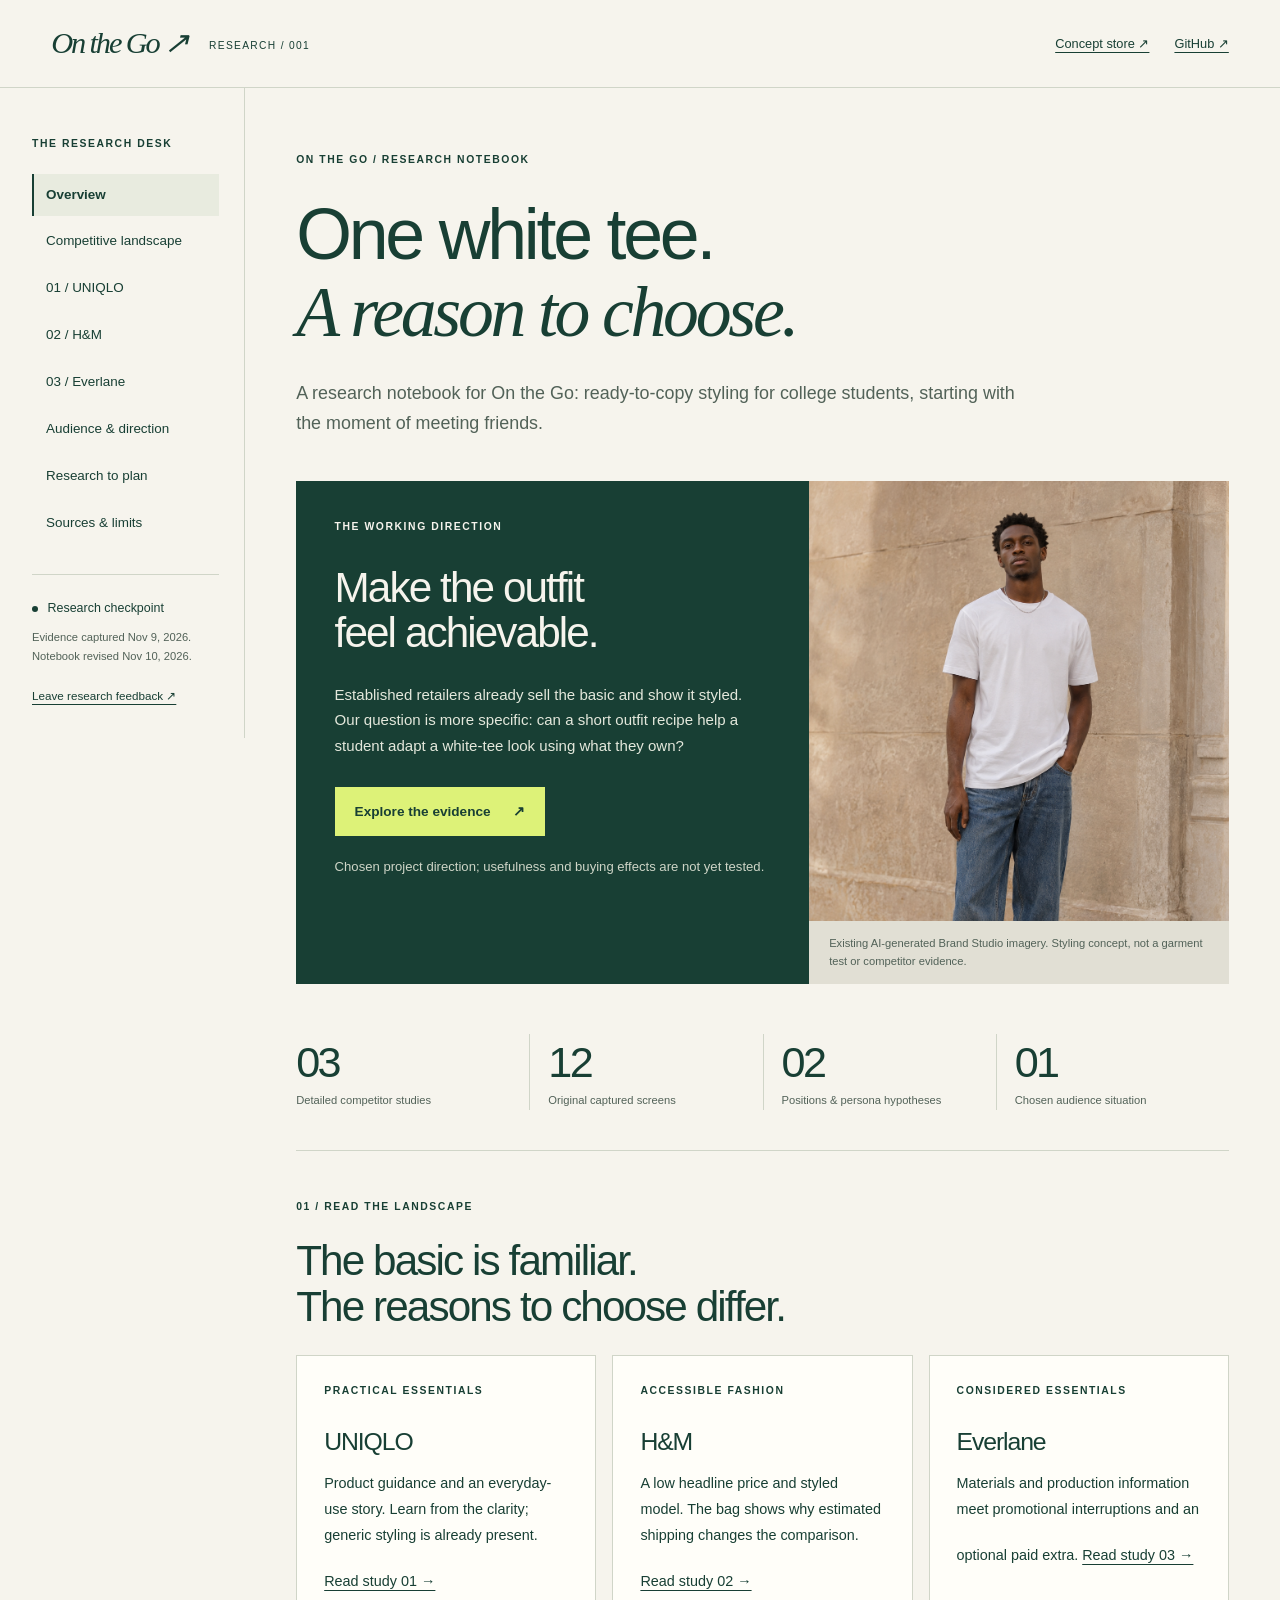
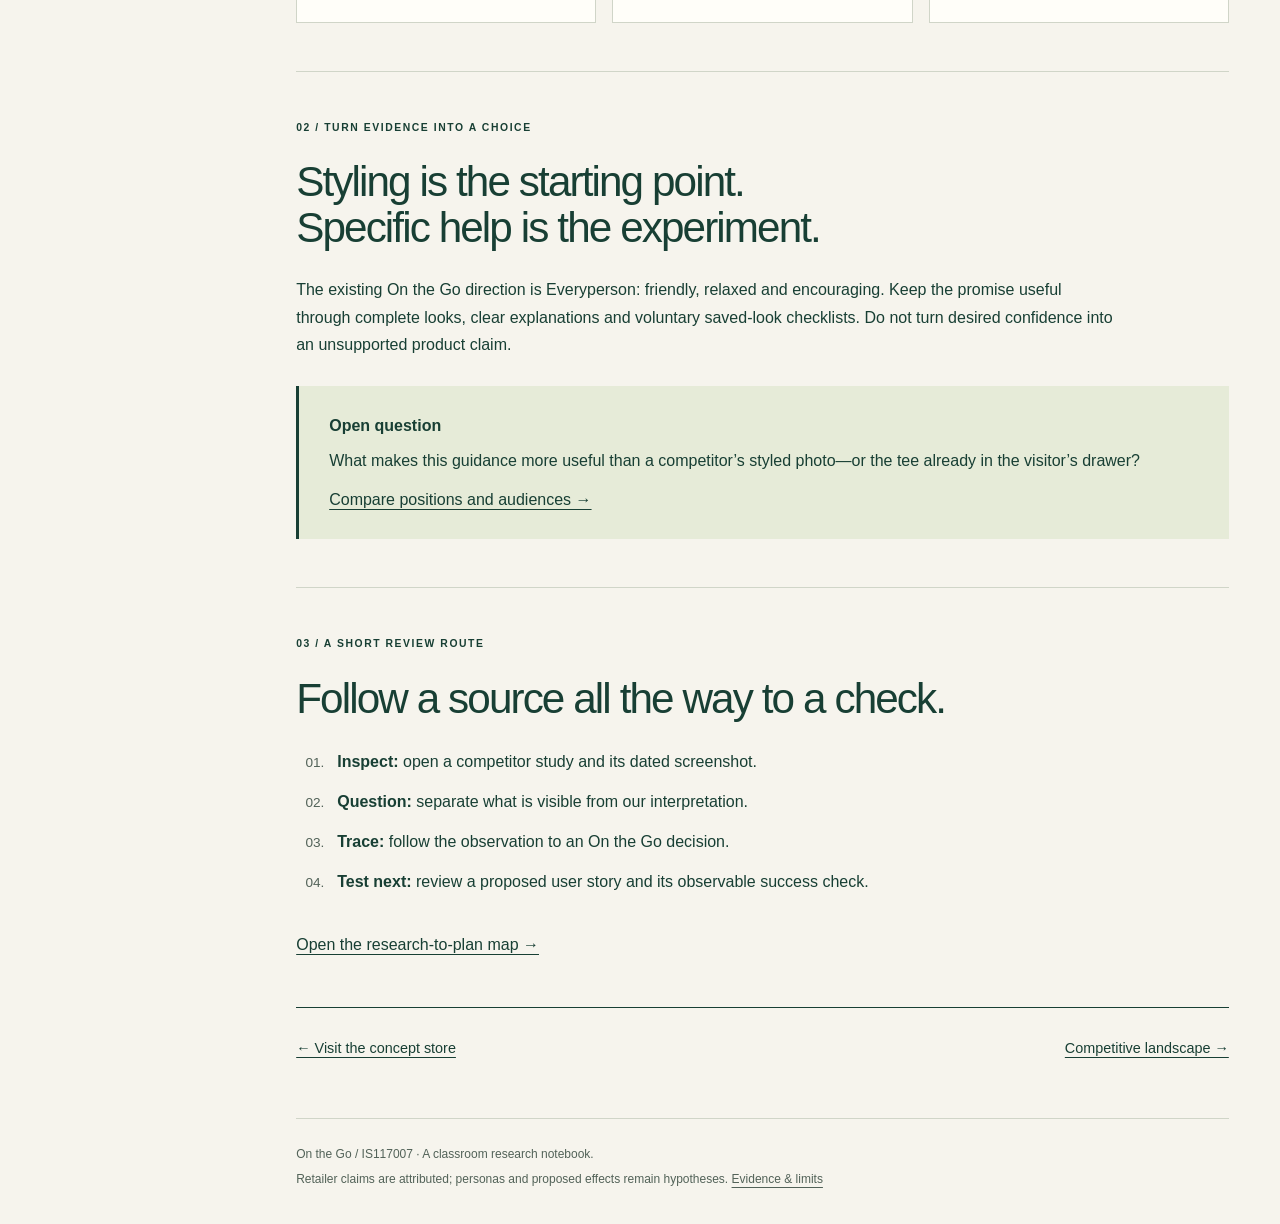
==== public/research/index.html @ c67bd5ba "Replace PDF research with browsable On the Go notebook" ====
<!doctype html>
<html lang="en">
  <head>
    <meta charset="utf-8" />
    <meta name="viewport" content="width=device-width, initial-scale=1" />
    <meta
      name="description"
      content="A research notebook for On the Go: ready-to-copy styling for college students, starting with the moment of meeting friends."
    />
    <title>Overview | On the Go Research</title>
    <link rel="icon" href="data:," />
    <link rel="stylesheet" href="research.css" />
  </head>
  <body>
    <a class="skip" href="#main">Skip to research</a>
    <header class="topbar">
      <a class="wordmark" href="index.html"
        >On the Go <span aria-hidden="true">↗</span
        ><span class="notebook">RESEARCH / 001</span></a
      >
      <nav aria-label="Project links">
        <a href="../index.html">Concept store ↗</a
        ><a href="https://github.com/Starlynn73/IS117007">GitHub ↗</a>
      </nav>
    </header>
    <div class="layout">
      <aside class="sidebar">
        <p class="eyebrow">THE RESEARCH DESK</p>
        <nav aria-label="Research notebook">
          <a href="index.html" aria-current="page">Overview</a
          ><a href="landscape.html">Competitive landscape</a
          ><a href="uniqlo.html">01 / UNIQLO</a
          ><a href="hm.html">02 / H&amp;M</a
          ><a href="everlane.html">03 / Everlane</a
          ><a href="direction.html">Audience &amp; direction</a
          ><a href="next-steps.html">Research to plan</a
          ><a href="sources.html">Sources &amp; limits</a>
        </nav>
        <div class="side-note">
          <span class="status-dot" aria-hidden="true"></span> Research
          checkpoint<br /><span
            >Evidence captured Nov 9, 2026.<br />Notebook revised Nov 10,
            2026.</span
          >
        </div>
        <a
          class="feedback-link"
          href="https://github.com/Starlynn73/IS117007/issues/3"
          >Leave research feedback ↗</a
        >
      </aside>
      <main id="main">
        <div class="page-heading">
          <p class="eyebrow">ON THE GO / RESEARCH NOTEBOOK</p>
          <h1>One white tee.<br /><em>A reason to choose.</em></h1>
          <p class="dek">
            A research notebook for On the Go: ready-to-copy styling for college
            students, starting with the moment of meeting friends.
          </p>
        </div>
        <div class="hero-study">
          <div>
            <p class="eyebrow">THE WORKING DIRECTION</p>
            <h2>Make the outfit<br />feel achievable.</h2>
            <p>
              Established retailers already sell the basic and show it styled.
              Our question is more specific: can a short outfit recipe help a
              student adapt a white-tee look using what they own?
            </p>
            <a class="button" href="landscape.html"
              >Explore the evidence <span aria-hidden="true">↗</span></a
            >
            <p class="fine">
              Chosen project direction; usefulness and buying effects are not
              yet tested.
            </p>
          </div>
          <figure>
            <img
              src="../assets/on-the-go-streetwear-v2.png"
              alt="On the Go concept: a Black man wearing a white tee, relaxed jeans and sneakers"
              width="1024"
              height="1536"
            />
            <figcaption>
              Existing AI-generated Brand Studio imagery. Styling concept, not a
              garment test or competitor evidence.
            </figcaption>
          </figure>
        </div>
        <section class="metrics" aria-label="Research scope">
          <div><strong>03</strong><span>Detailed competitor studies</span></div>
          <div><strong>12</strong><span>Original captured screens</span></div>
          <div>
            <strong>02</strong><span>Positions &amp; persona hypotheses</span>
          </div>
          <div><strong>01</strong><span>Chosen audience situation</span></div>
        </section>
        <section class="section">
          <p class="eyebrow">01 / READ THE LANDSCAPE</p>
          <h2>The basic is familiar.<br />The reasons to choose differ.</h2>
          <div class="cards">
            <article class="card">
              <p class="eyebrow">PRACTICAL ESSENTIALS</p>
              <h3>UNIQLO</h3>
              <p>
                Product guidance and an everyday-use story. Learn from the
                clarity; generic styling is already present.
                <a href="uniqlo.html">Read study 01 →</a>
              </p>
            </article>
            <article class="card">
              <p class="eyebrow">ACCESSIBLE FASHION</p>
              <h3>H&amp;M</h3>
              <p>
                A low headline price and styled model. The bag shows why
                estimated shipping changes the comparison.
                <a href="hm.html">Read study 02 →</a>
              </p>
            </article>
            <article class="card">
              <p class="eyebrow">CONSIDERED ESSENTIALS</p>
              <h3>Everlane</h3>
              <p>
                Materials and production information meet promotional
                interruptions and an optional paid extra.
                <a href="everlane.html">Read study 03 →</a>
              </p>
            </article>
          </div>
        </section>
        <section class="section">
          <p class="eyebrow">02 / TURN EVIDENCE INTO A CHOICE</p>
          <h2>
            Styling is the starting point.<br />Specific help is the experiment.
          </h2>
          <p>
            The existing On the Go direction is Everyperson: friendly, relaxed
            and encouraging. Keep the promise useful through complete looks,
            clear explanations and voluntary saved-look checklists. Do not turn
            desired confidence into an unsupported product claim.
          </p>
          <div class="callout">
            <strong>Open question</strong>
            <p>
              What makes this guidance more useful than a competitor’s styled
              photo—or the tee already in the visitor’s drawer?
            </p>
            <a href="direction.html">Compare positions and audiences →</a>
          </div>
        </section>
        <section class="section">
          <p class="eyebrow">03 / A SHORT REVIEW ROUTE</p>
          <h2>Follow a source all the way to a check.</h2>
          <ol class="steps">
            <li>
              <strong>Inspect:</strong> open a competitor study and its dated
              screenshot.
            </li>
            <li>
              <strong>Question:</strong> separate what is visible from our
              interpretation.
            </li>
            <li>
              <strong>Trace:</strong> follow the observation to an On the Go
              decision.
            </li>
            <li>
              <strong>Test next:</strong> review a proposed user story and its
              observable success check.
            </li>
          </ol>
          <a class="text-link" href="next-steps.html"
            >Open the research-to-plan map →</a
          >
        </section>
        <nav class="pager" aria-label="Continue reading">
          <a href="../index.html">← Visit the concept store</a
          ><a href="landscape.html">Competitive landscape →</a>
        </nav>
        <footer>
          <p>On the Go / IS117007 · A classroom research notebook.</p>
          <p>
            Retailer claims are attributed; personas and proposed effects remain
            hypotheses. <a href="sources.html">Evidence &amp; limits</a>
          </p>
        </footer>
      </main>
    </div>
  </body>
</html>
---- public/research/research.css ----
@layer base, layout, components, responsive;

@layer base {
  :root {
    color-scheme: light;

    --paper: #f6f4ed;
    --ink: #183f34;
    --muted: #526258;
    --line: #d0d5c8;
    --lime: #ddf278;
    --white: #fffef9;
  }

  * {
    box-sizing: border-box;
  }

  html {
    scroll-behavior: smooth;
    scroll-padding-top: 100px;
  }

  body {
    margin: 0;
    color: var(--ink);
    background: var(--paper);
    font-family: Arial, Helvetica, sans-serif;
    font-size: 16px;
    line-height: 1.7;
  }

  a {
    color: inherit;
    text-underline-offset: 4px;
  }

  a:hover {
    text-decoration-thickness: 2px;
  }

  a:focus-visible,
  [tabindex]:focus-visible {
    outline: 3px solid #a43c21;
    outline-offset: 5px;
  }

  h1,
  h2,
  h3,
  p,
  figure {
    margin: 0;
  }

  h1,
  h2,
  h3 {
    line-height: 1.08;
    font-weight: 500;
    letter-spacing: -0.045em;
  }

  h1 {
    font-size: clamp(3rem, 5.6vw, 5.8rem);
    max-width: 1000px;
  }

  h2 {
    font-size: clamp(2rem, 3.3vw, 3.4rem);
    margin-bottom: 26px;
  }

  h3 {
    font-size: 1.55rem;
    margin-bottom: 15px;
  }

  em {
    font-family: Georgia, "Times New Roman", serif;
    font-weight: 400;
  }

  p + p {
    margin-top: 18px;
  }

  p + h3 {
    margin-top: 30px;
  }

  ul,
  ol {
    padding-left: 1.3em;
  }

  li + li {
    margin-top: 13px;
  }

  img {
    max-width: 100%;
    height: auto;
    display: block;
  }

  figcaption,
  .fine {
    font-size: 0.82rem;
    color: var(--muted);
    line-height: 1.6;
  }

  strong {
    font-weight: 700;
  }
}

@layer layout {
  .topbar {
    min-height: 88px;
    padding: 22px 4vw;
    border-bottom: 1px solid var(--line);
    display: flex;
    align-items: center;
    justify-content: space-between;
    gap: 22px;
  }

  .topbar nav {
    display: flex;
    gap: 25px;
    font-size: 0.8rem;
  }

  .layout {
    max-width: 1700px;
    margin: auto;
    display: grid;
    grid-template-columns: 245px minmax(0, 1fr);
  }

  .sidebar {
    padding: 48px 25px 30px 32px;
    border-right: 1px solid var(--line);
    align-self: start;
    position: sticky;
    top: 0;
  }

  .sidebar nav {
    margin-top: 22px;
    display: grid;
    gap: 4px;
  }

  .sidebar nav a {
    padding: 10px 12px;
    font-size: 0.84rem;
    text-decoration: none;
    border-left: 2px solid transparent;
  }

  .sidebar nav a[aria-current="page"] {
    background: #e8ebdf;
    border-color: var(--ink);
    font-weight: 700;
  }

  main {
    min-width: 0;
    padding: 64px clamp(25px, 4vw, 80px) 24px;
  }

  .page-heading {
    padding-bottom: 42px;
  }

  .page-heading .eyebrow {
    margin-bottom: 28px;
  }

  .dek {
    margin-top: 28px;
    max-width: 720px;
    font-size: 1.12rem;
    line-height: 1.65;
    color: var(--muted);
  }

  .section {
    padding: 48px 0;
    border-top: 1px solid var(--line);
  }

  .section > .eyebrow {
    margin-bottom: 24px;
  }

  :where(.section) > p {
    max-width: 820px;
  }

  .pager {
    display: flex;
    gap: 30px;
    justify-content: space-between;
    padding: 28px 0;
    border-top: 1px solid var(--ink);
    font-size: 0.9rem;
  }

  footer {
    border-top: 1px solid var(--line);
    margin-top: 30px;
    padding: 25px 0 10px;
    font-size: 0.75rem;
    color: var(--muted);
  }

  footer p + p {
    margin-top: 5px;
  }
}

@layer components {
  .skip {
    position: fixed;
    top: -100px;
    left: 20px;
    z-index: 10;
    padding: 10px 20px;
    background: var(--lime);
  }

  .skip:focus {
    top: 12px;
  }

  .wordmark {
    font-family: Georgia, "Times New Roman", serif;
    font-style: italic;
    font-size: 1.9rem;
    letter-spacing: -0.07em;
    line-height: 1;
    text-decoration: none;
  }

  .notebook {
    display: inline-block;
    margin-left: 22px;
    font-family: Arial, Helvetica, sans-serif;
    font-size: 0.64rem;
    letter-spacing: 0.13em;
    font-style: normal;
    vertical-align: middle;
  }

  .eyebrow {
    font-family: Arial, Helvetica, sans-serif;
    font-size: 0.65rem;
    font-weight: 700;
    letter-spacing: 0.15em;
    line-height: 1.5;
    text-transform: uppercase;
  }

  .side-note {
    border-top: 1px solid var(--line);
    margin-top: 30px;
    padding-top: 23px;
    font-size: 0.78rem;
  }

  .side-note :where(span:last-child) {
    display: block;
    margin-top: 8px;
    color: var(--muted);
    font-size: 0.7rem;
  }

  .status-dot {
    display: inline-block;
    background: var(--ink);
    border-radius: 50%;
    width: 6px;
    height: 6px;
    margin-right: 6px;
  }

  .feedback-link {
    display: inline-block;
    font-size: 0.73rem;
    margin-top: 20px;
  }

  .hero-study {
    display: grid;
    grid-template-columns: 1.1fr 0.9fr;
    background: var(--ink);
    color: var(--paper);
    margin-bottom: 36px;
  }

  .hero-study > div {
    padding: clamp(25px, 3vw, 48px);
  }

  .hero-study h2 {
    margin-top: 30px;
  }

  .hero-study :where(p:not(.eyebrow, .fine)) {
    font-size: 0.94rem;
    color: #e4e8dc;
  }

  .hero-study figure {
    background: #e1dfd4;
    color: var(--ink);
    min-width: 0;
  }

  .hero-study :where(figure) img {
    width: 100%;
    height: 440px;
    object-fit: cover;
    object-position: center top;
  }

  .hero-study figcaption {
    padding: 14px 20px;
    font-size: 0.7rem;
  }

  .hero-study .fine {
    color: #ced5c7;
    margin-top: 20px;
  }

  .button {
    display: inline-flex;
    justify-content: space-between;
    gap: 22px;
    background: var(--lime);
    padding: 13px 20px;
    color: var(--ink);
    text-decoration: none;
    margin-top: 28px;
    font-size: 0.85rem;
    font-weight: 700;
  }

  .metrics {
    display: grid;
    grid-template-columns: repeat(4, 1fr);
    padding: 14px 0 40px;
  }

  .metrics > div {
    border-left: 1px solid var(--line);
    padding: 0 18px;
  }

  .metrics > div:first-child {
    border-left: 0;
    padding-left: 0;
  }

  .metrics strong {
    display: block;
    font-size: 2.7rem;
    font-weight: 400;
    letter-spacing: -0.06em;
    line-height: 1.3;
  }

  .metrics span {
    display: block;
    font-size: 0.7rem;
    color: var(--muted);
  }

  .cards {
    display: grid;
    grid-template-columns: repeat(auto-fit, minmax(min(100%, 240px), 1fr));
    gap: 16px;
  }

  .card {
    padding: 27px;
    border: 1px solid var(--line);
    background: var(--white);
  }

  .card .eyebrow {
    margin-bottom: 25px;
  }

  .card :where(p:not(.eyebrow)) {
    font-size: 0.9rem;
    line-height: 1.8;
  }

  .card a {
    display: inline-block;
    margin-top: 20px;
  }

  .callout {
    background: #e6ebd8;
    padding: 26px 30px;
    margin-top: 28px;
    border-left: 3px solid var(--ink);
  }

  .callout p {
    margin: 8px 0 12px;
  }

  .table-scroll {
    max-width: 100%;
    overflow-x: auto;
    margin: 22px 0;
  }

  table {
    width: 100%;
    border-collapse: collapse;
    font-size: 0.84rem;
    line-height: 1.65;
    min-width: 590px;
  }

  th {
    background: var(--ink);
    color: var(--paper);
    text-align: left;
    font-weight: 500;
  }

  th,
  td {
    padding: 18px;
    vertical-align: top;
    border-bottom: 1px solid var(--line);
  }

  td:first-child {
    font-weight: 700;
  }

  tr:nth-child(even) td {
    background: #efefe5;
  }

  .text-link {
    display: inline-block;
    margin-top: 20px;
  }

  .steps {
    list-style: decimal-leading-zero;
    padding-left: 2em;
  }

  .steps li {
    padding-left: 9px;
  }

  .steps li::marker {
    font-size: 0.85rem;
    color: var(--muted);
  }

  .study-meta {
    border-top: 1px solid var(--line);
    border-bottom: 1px solid var(--line);
    padding: 24px 0;
    display: grid;
    grid-template-columns: repeat(3, 1fr);
    gap: 25px;
    font-size: 0.85rem;
  }

  .study-meta strong {
    display: block;
    font-size: 0.64rem;
    text-transform: uppercase;
    letter-spacing: 0.1em;
    margin-bottom: 10px;
  }

  .source-line {
    padding: 22px 0;
    font-size: 0.8rem;
    color: var(--muted);
  }

  .gallery {
    display: grid;
    grid-template-columns: repeat(2, minmax(0, 1fr));
    gap: 28px 20px;
  }

  .gallery img {
    aspect-ratio: 16 / 9;
    width: 100%;
    object-fit: contain;
    background: white;
    border: 1px solid var(--line);
  }

  .gallery figcaption {
    margin-top: 12px;
  }

  .gallery figcaption a {
    display: block;
    font-size: 0.75rem;
    margin-top: 4px;
  }

  .gallery + .fine {
    margin-top: 25px;
  }
}

@layer responsive {
  @media (width >= 1600px) {
    .layout {
      grid-template-columns: 270px minmax(0, 1fr);
    }
  }

  @media (width <= 1100px) {
    .layout {
      grid-template-columns: 215px minmax(0, 1fr);
    }

    .sidebar {
      padding-left: 20px;
      padding-right: 15px;
    }

    .hero-study {
      grid-template-columns: 1fr;
    }

    .hero-study figure {
      display: grid;
      grid-template-columns: 1fr 1fr;
      align-items: end;
    }

    .hero-study :where(figure) img {
      height: 300px;
    }

    .gallery {
      grid-template-columns: 1fr;
    }
  }

  @media (width <= 760px) {
    html {
      scroll-padding-top: 20px;
    }

    .topbar {
      padding: 20px;
      flex-wrap: wrap;
    }

    .notebook {
      margin-left: 16px;
    }

    .topbar nav {
      gap: 22px;
    }

    .layout {
      display: block;
    }

    .sidebar {
      position: static;
      padding: 20px;
      border-right: 0;
      border-bottom: 1px solid var(--line);
    }

    .sidebar nav {
      display: flex;
      flex-wrap: wrap;
      gap: 5px;
      margin-top: 12px;
    }

    .sidebar nav a {
      font-size: 0.73rem;
      padding: 7px 9px;
      border-left: 0;
      border-bottom: 2px solid transparent;
    }

    .side-note,
    .feedback-link {
      display: none;
    }

    main {
      padding: 40px 20px 20px;
    }

    h1 {
      font-size: clamp(2.65rem, 9vw, 4rem);
    }

    .dek {
      font-size: 1rem;
      margin-top: 22px;
    }

    .page-heading {
      padding-bottom: 30px;
    }

    .page-heading .eyebrow {
      margin-bottom: 20px;
    }

    .section {
      padding: 35px 0;
    }

    .hero-study figure {
      display: block;
    }

    .hero-study :where(figure) img {
      height: 370px;
      object-position: center top;
    }

    .hero-study h2 {
      margin-top: 20px;
    }

    .metrics {
      grid-template-columns: repeat(2, 1fr);
      row-gap: 25px;
    }

    .metrics > div:nth-child(3) {
      border-left: 0;
      padding-left: 0;
    }

    .study-meta {
      grid-template-columns: 1fr;
      gap: 20px;
    }

    .study-meta strong {
      margin-bottom: 4px;
    }

    .callout {
      padding: 22px;
    }

    .pager {
      font-size: 0.8rem;
    }

    .card {
      padding: 24px;
    }
  }

  @media (prefers-reduced-motion: reduce) {
    html {
      scroll-behavior: auto;
    }
  }
}
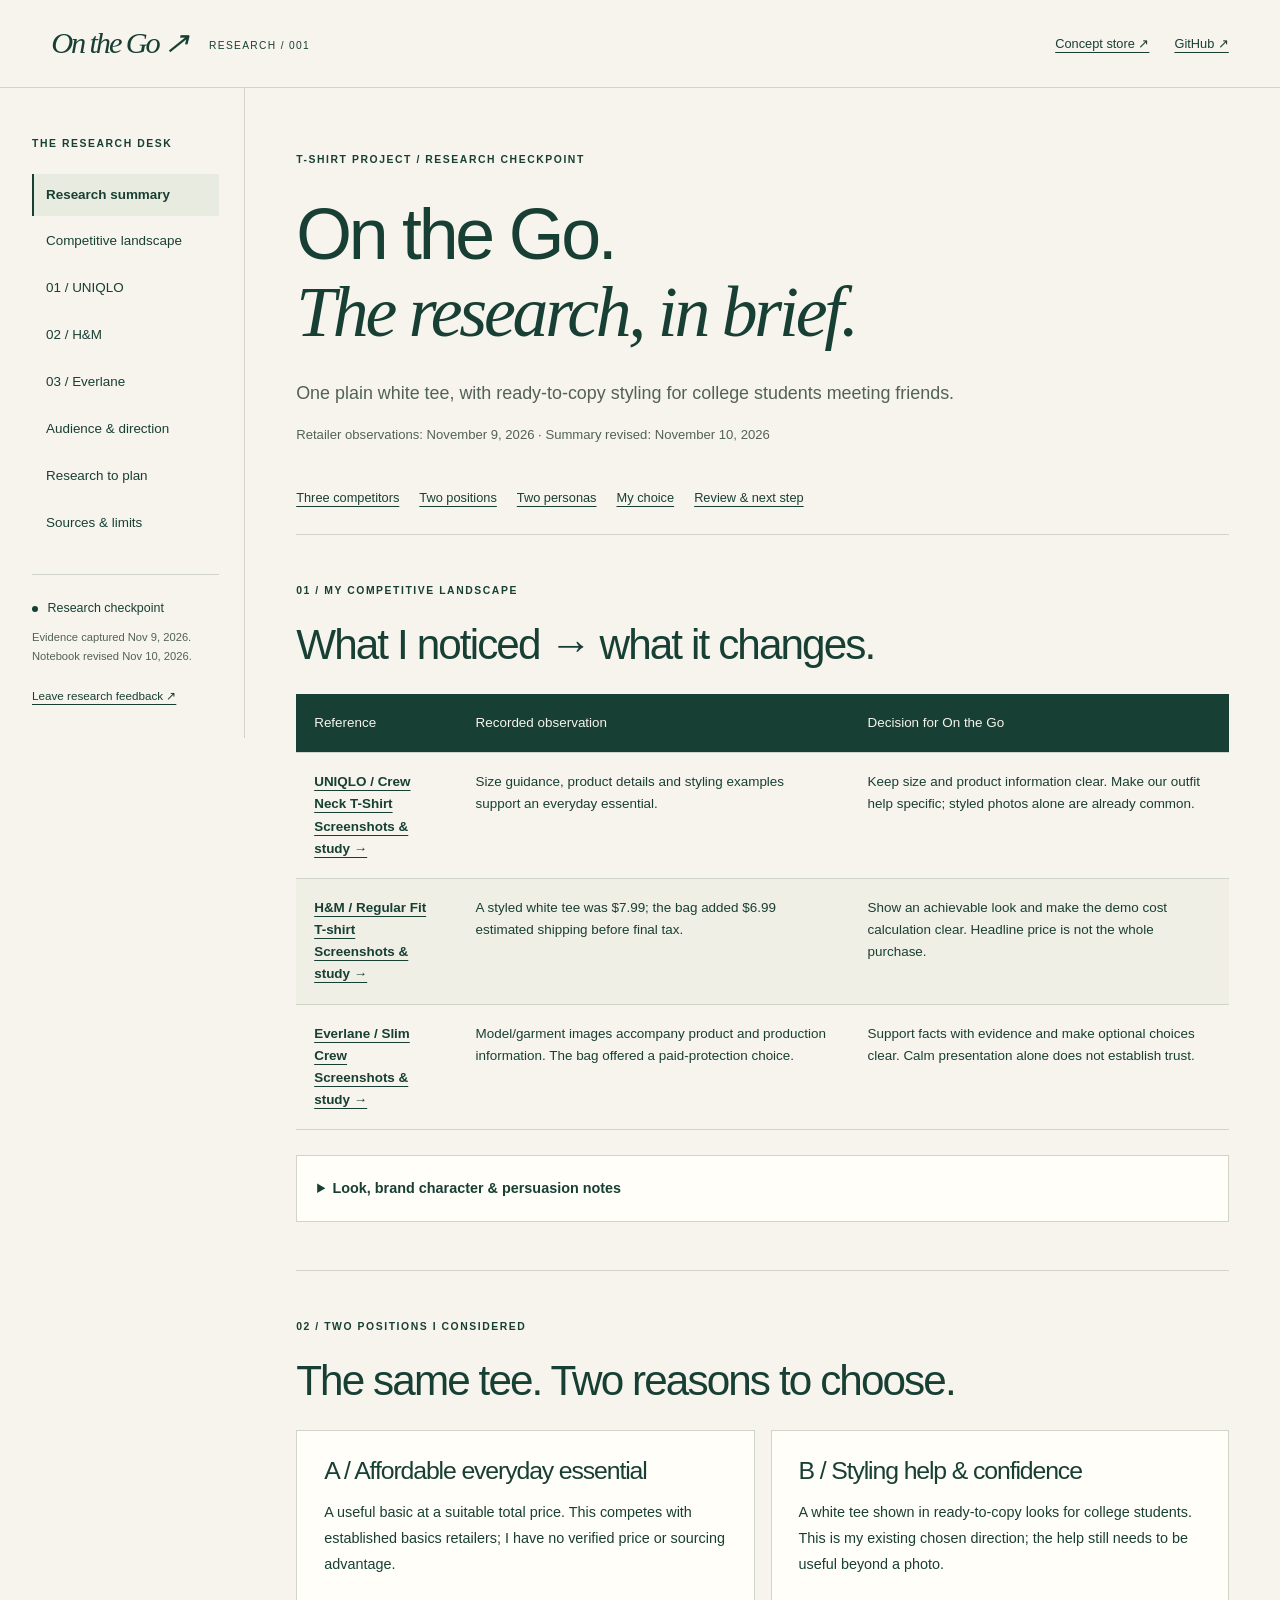
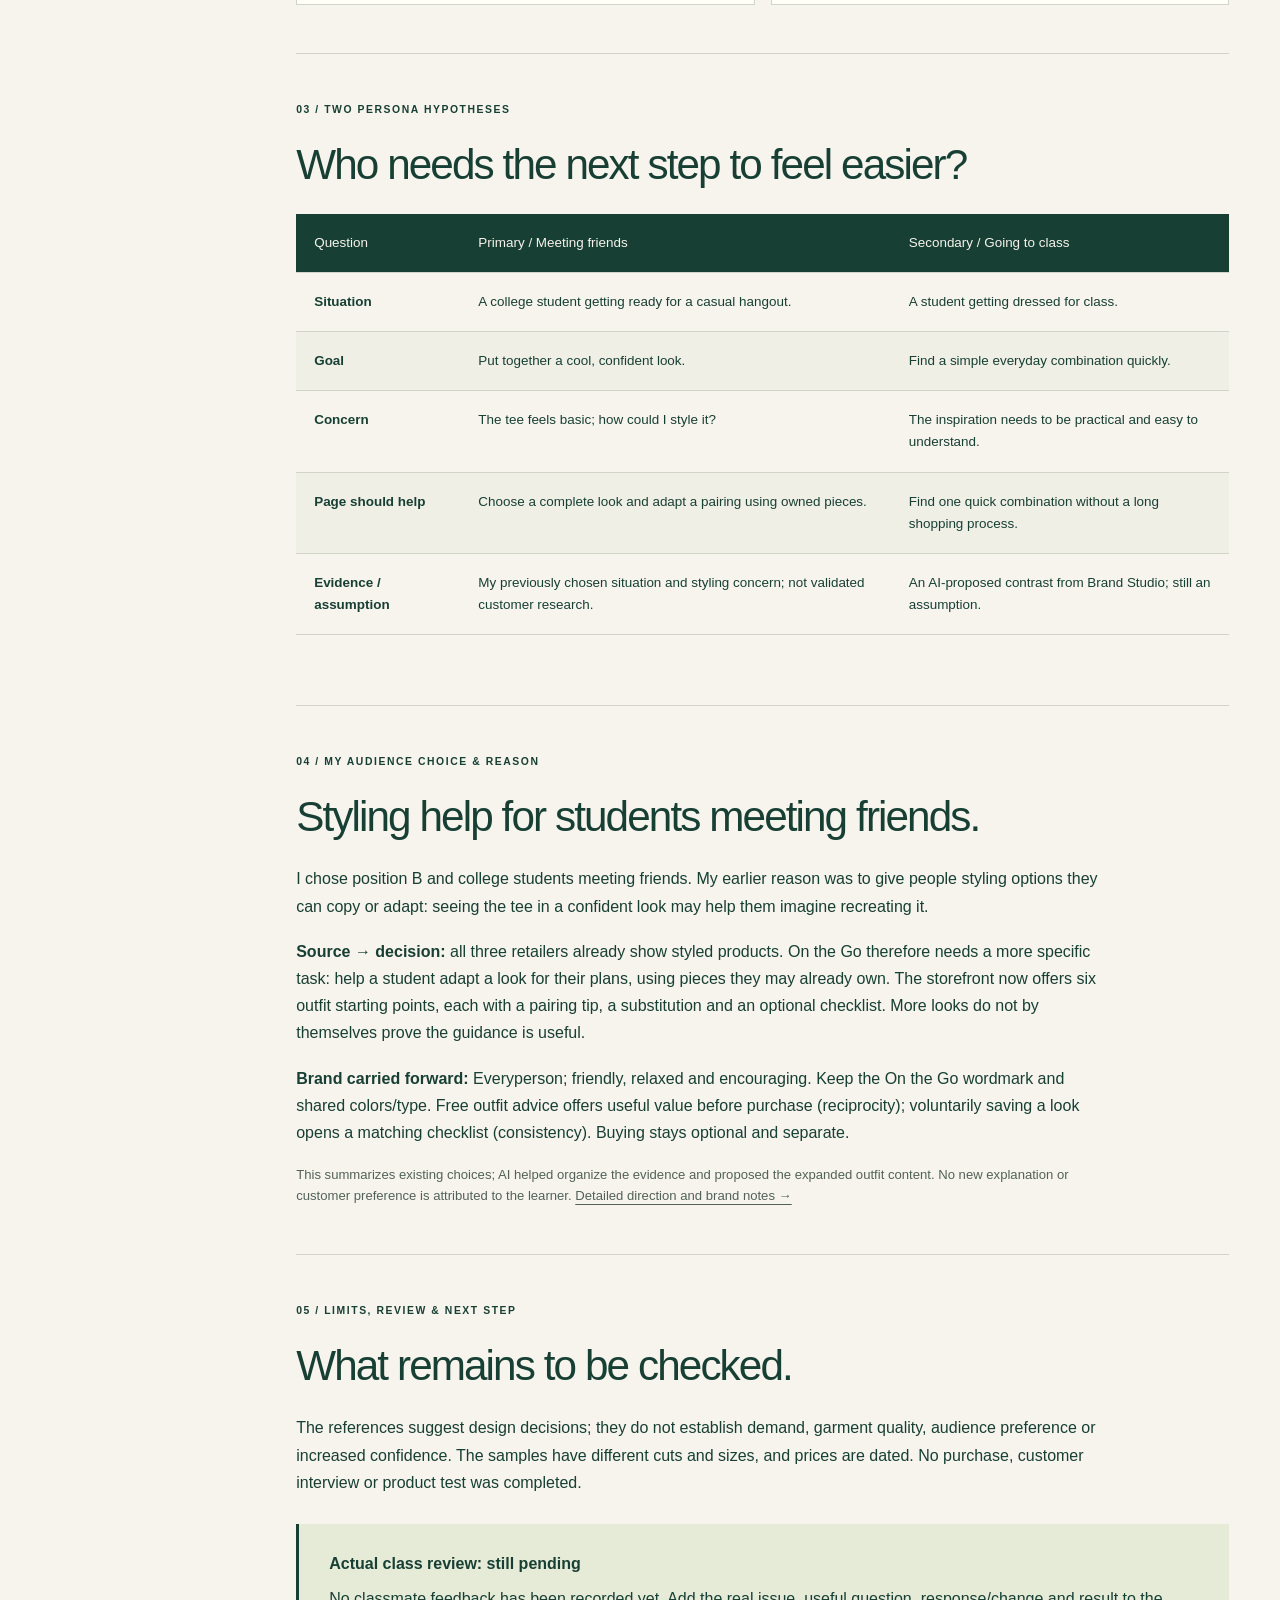
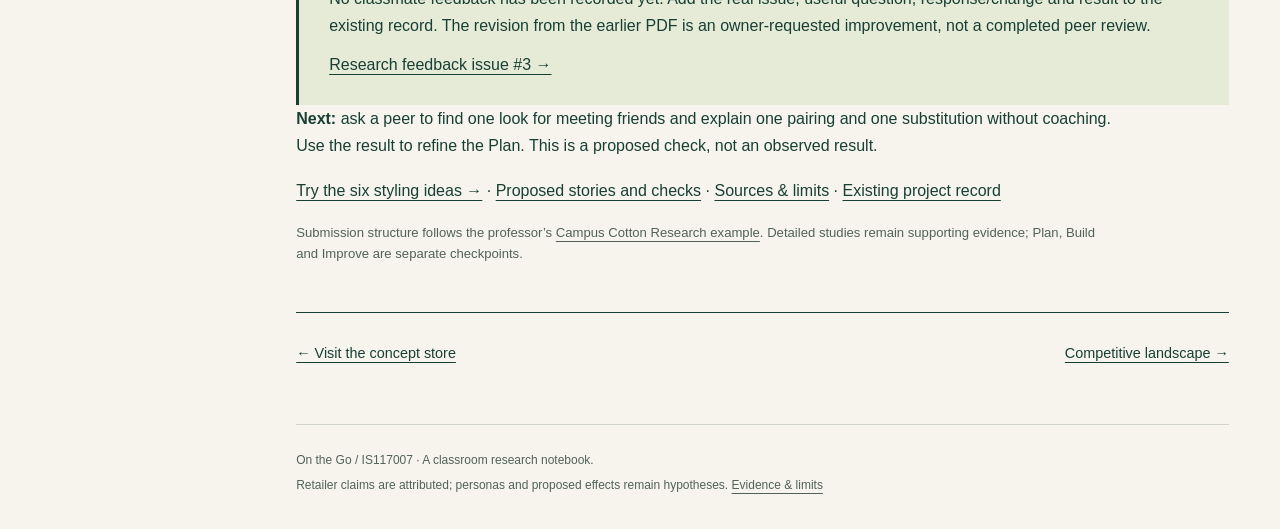
==== commit 292870ab: "Add six styling ideas and a concise Research summary" ====
--- a/public/research/index.html
+++ b/public/research/index.html
@@ -7,7 +7,7 @@
       name="description"
       content="A research notebook for On the Go: ready-to-copy styling for college students, starting with the moment of meeting friends."
     />
-    <title>Overview | On the Go Research</title>
+    <title>Research summary | On the Go</title>
     <link rel="icon" href="data:," />
     <link rel="stylesheet" href="research.css" />
   </head>
@@ -27,7 +27,7 @@
       <aside class="sidebar">
         <p class="eyebrow">THE RESEARCH DESK</p>
         <nav aria-label="Research notebook">
-          <a href="index.html" aria-current="page">Overview</a
+          <a href="index.html" aria-current="page">Research summary</a
           ><a href="landscape.html">Competitive landscape</a
           ><a href="uniqlo.html">01 / UNIQLO</a
           ><a href="hm.html">02 / H&amp;M</a
@@ -51,128 +51,280 @@
       </aside>
       <main id="main">
         <div class="page-heading">
-          <p class="eyebrow">ON THE GO / RESEARCH NOTEBOOK</p>
-          <h1>One white tee.<br /><em>A reason to choose.</em></h1>
+          <p class="eyebrow">T-SHIRT PROJECT / RESEARCH CHECKPOINT</p>
+          <h1>On the Go.<br /><em>The research, in brief.</em></h1>
           <p class="dek">
-            A research notebook for On the Go: ready-to-copy styling for college
-            students, starting with the moment of meeting friends.
+            One plain white tee, with ready-to-copy styling for college students
+            meeting friends.
+          </p>
+          <p class="fine">
+            Retailer observations: November 9, 2026 · Summary revised: November
+            10, 2026
           </p>
         </div>
-        <div class="hero-study">
-          <div>
-            <p class="eyebrow">THE WORKING DIRECTION</p>
-            <h2>Make the outfit<br />feel achievable.</h2>
+        <nav class="summary-nav" aria-label="Research summary sections">
+          <a href="#comparison">Three competitors</a
+          ><a href="#positions">Two positions</a
+          ><a href="#personas">Two personas</a><a href="#choice">My choice</a
+          ><a href="#review">Review &amp; next step</a>
+        </nav>
+        <section class="section" id="comparison">
+          <p class="eyebrow">01 / MY COMPETITIVE LANDSCAPE</p>
+          <h2>What I noticed → what it changes.</h2>
+          <section
+            class="table-scroll"
+            tabindex="0"
+            aria-label="Competitor observations and decisions"
+          >
+            <table>
+              <thead>
+                <tr>
+                  <th scope="col">Reference</th>
+                  <th scope="col">Recorded observation</th>
+                  <th scope="col">Decision for On the Go</th>
+                </tr>
+              </thead>
+              <tbody>
+                <tr>
+                  <td>
+                    <a
+                      href="https://www.uniqlo.com/us/en/products/E422992-000/00?colorDisplayCode=00"
+                      >UNIQLO / Crew Neck T-Shirt</a
+                    ><br /><a href="uniqlo.html">Screenshots &amp; study →</a>
+                  </td>
+                  <td>
+                    Size guidance, product details and styling examples support
+                    an everyday essential.
+                  </td>
+                  <td>
+                    Keep size and product information clear. Make our outfit
+                    help specific; styled photos alone are already common.
+                  </td>
+                </tr>
+                <tr>
+                  <td>
+                    <a
+                      href="https://www2.hm.com/en_us/productpage.0685816001.html"
+                      >H&amp;M / Regular Fit T-shirt</a
+                    ><br /><a href="hm.html">Screenshots &amp; study →</a>
+                  </td>
+                  <td>
+                    A styled white tee was $7.99; the bag added $6.99 estimated
+                    shipping before final tax.
+                  </td>
+                  <td>
+                    Show an achievable look and make the demo cost calculation
+                    clear. Headline price is not the whole purchase.
+                  </td>
+                </tr>
+                <tr>
+                  <td>
+                    <a
+                      href="https://www.everlane.com/products/womens-organic-cotton-slim-crew-tee-white"
+                      >Everlane / Slim Crew</a
+                    ><br /><a href="everlane.html">Screenshots &amp; study →</a>
+                  </td>
+                  <td>
+                    Model/garment images accompany product and production
+                    information. The bag offered a paid-protection choice.
+                  </td>
+                  <td>
+                    Support facts with evidence and make optional choices clear.
+                    Calm presentation alone does not establish trust.
+                  </td>
+                </tr>
+              </tbody>
+            </table>
+          </section>
+          <details class="research-detail">
+            <summary>Look, brand character &amp; persuasion notes</summary>
+            <ul>
+              <li>
+                <strong>UNIQLO:</strong> structured shopping controls with a
+                collage-like campaign. Everyperson with Sage cues is a possible
+                reading; ratings and bestseller messaging suggest social proof.
+              </li>
+              <li>
+                <strong>H&amp;M:</strong> a functional shopping layout with
+                expressive fashion photography. Everyperson with Lover cues is a
+                possible reading; styled models may invite liking and reviews
+                suggest social proof.
+              </li>
+              <li>
+                <strong>Everlane:</strong> restrained typography, whitespace and
+                repeated image layouts. Sage with Caregiver cues is a possible
+                reading; production information may invite authority-based
+                trust.
+              </li>
+            </ul>
             <p>
-              Established retailers already sell the basic and show it styled.
-              Our question is more specific: can a short outfit recipe help a
-              student adapt a white-tee look using what they own?
+              These are interpretations of sampled pages, not official brand
+              classifications. Claims and reviews were not independently
+              verified. A grid alone does not establish Modernism, nor does a
+              photograph establish Postmodernism.
+              <a href="landscape.html">Full comparison</a> ·
+              <a href="sources.html#frameworks">Framework sources</a>.
             </p>
-            <a class="button" href="landscape.html"
-              >Explore the evidence <span aria-hidden="true">↗</span></a
-            >
-            <p class="fine">
-              Chosen project direction; usefulness and buying effects are not
-              yet tested.
-            </p>
-          </div>
-          <figure>
-            <img
-              src="../assets/on-the-go-streetwear-v2.png"
-              alt="On the Go concept: a Black man wearing a white tee, relaxed jeans and sneakers"
-              width="1024"
-              height="1536"
-            />
-            <figcaption>
-              Existing AI-generated Brand Studio imagery. Styling concept, not a
-              garment test or competitor evidence.
-            </figcaption>
-          </figure>
-        </div>
-        <section class="metrics" aria-label="Research scope">
-          <div><strong>03</strong><span>Detailed competitor studies</span></div>
-          <div><strong>12</strong><span>Original captured screens</span></div>
-          <div>
-            <strong>02</strong><span>Positions &amp; persona hypotheses</span>
-          </div>
-          <div><strong>01</strong><span>Chosen audience situation</span></div>
-        </section>
-        <section class="section">
-          <p class="eyebrow">01 / READ THE LANDSCAPE</p>
-          <h2>The basic is familiar.<br />The reasons to choose differ.</h2>
+          </details>
+        </section>
+        <section class="section" id="positions">
+          <p class="eyebrow">02 / TWO POSITIONS I CONSIDERED</p>
+          <h2>The same tee. Two reasons to choose.</h2>
           <div class="cards">
             <article class="card">
-              <p class="eyebrow">PRACTICAL ESSENTIALS</p>
-              <h3>UNIQLO</h3>
+              <h3>A / Affordable everyday essential</h3>
               <p>
-                Product guidance and an everyday-use story. Learn from the
-                clarity; generic styling is already present.
-                <a href="uniqlo.html">Read study 01 →</a>
+                A useful basic at a suitable total price. This competes with
+                established basics retailers; I have no verified price or
+                sourcing advantage.
               </p>
             </article>
             <article class="card">
-              <p class="eyebrow">ACCESSIBLE FASHION</p>
-              <h3>H&amp;M</h3>
+              <h3>B / Styling help &amp; confidence</h3>
               <p>
-                A low headline price and styled model. The bag shows why
-                estimated shipping changes the comparison.
-                <a href="hm.html">Read study 02 →</a>
-              </p>
-            </article>
-            <article class="card">
-              <p class="eyebrow">CONSIDERED ESSENTIALS</p>
-              <h3>Everlane</h3>
-              <p>
-                Materials and production information meet promotional
-                interruptions and an optional paid extra.
-                <a href="everlane.html">Read study 03 →</a>
+                A white tee shown in ready-to-copy looks for college students.
+                This is my existing chosen direction; the help still needs to be
+                useful beyond a photo.
               </p>
             </article>
           </div>
         </section>
-        <section class="section">
-          <p class="eyebrow">02 / TURN EVIDENCE INTO A CHOICE</p>
-          <h2>
-            Styling is the starting point.<br />Specific help is the experiment.
-          </h2>
-          <p>
-            The existing On the Go direction is Everyperson: friendly, relaxed
-            and encouraging. Keep the promise useful through complete looks,
-            clear explanations and voluntary saved-look checklists. Do not turn
-            desired confidence into an unsupported product claim.
+        <section class="section" id="personas">
+          <p class="eyebrow">03 / TWO PERSONA HYPOTHESES</p>
+          <h2>Who needs the next step to feel easier?</h2>
+          <section
+            class="table-scroll"
+            tabindex="0"
+            aria-label="Two persona hypotheses"
+          >
+            <table>
+              <thead>
+                <tr>
+                  <th scope="col">Question</th>
+                  <th scope="col">Primary / Meeting friends</th>
+                  <th scope="col">Secondary / Going to class</th>
+                </tr>
+              </thead>
+              <tbody>
+                <tr>
+                  <td>Situation</td>
+                  <td>A college student getting ready for a casual hangout.</td>
+                  <td>A student getting dressed for class.</td>
+                </tr>
+                <tr>
+                  <td>Goal</td>
+                  <td>Put together a cool, confident look.</td>
+                  <td>Find a simple everyday combination quickly.</td>
+                </tr>
+                <tr>
+                  <td>Concern</td>
+                  <td>The tee feels basic; how could I style it?</td>
+                  <td>
+                    The inspiration needs to be practical and easy to
+                    understand.
+                  </td>
+                </tr>
+                <tr>
+                  <td>Page should help</td>
+                  <td>
+                    Choose a complete look and adapt a pairing using owned
+                    pieces.
+                  </td>
+                  <td>
+                    Find one quick combination without a long shopping process.
+                  </td>
+                </tr>
+                <tr>
+                  <td>Evidence / assumption</td>
+                  <td>
+                    My previously chosen situation and styling concern; not
+                    validated customer research.
+                  </td>
+                  <td>
+                    An AI-proposed contrast from Brand Studio; still an
+                    assumption.
+                  </td>
+                </tr>
+              </tbody>
+            </table>
+          </section>
+        </section>
+        <section class="section" id="choice">
+          <p class="eyebrow">04 / MY AUDIENCE CHOICE &amp; REASON</p>
+          <h2>Styling help for students meeting friends.</h2>
+          <p>
+            I chose position B and college students meeting friends. My earlier
+            reason was to give people styling options they can copy or adapt:
+            seeing the tee in a confident look may help them imagine recreating
+            it.
+          </p>
+          <p>
+            <strong>Source → decision:</strong> all three retailers already show
+            styled products. On the Go therefore needs a more specific task:
+            help a student adapt a look for their plans, using pieces they may
+            already own. The storefront now offers six outfit starting points,
+            each with a pairing tip, a substitution and an optional checklist.
+            More looks do not by themselves prove the guidance is useful.
+          </p>
+          <p>
+            <strong>Brand carried forward:</strong> Everyperson; friendly,
+            relaxed and encouraging. Keep the On the Go wordmark and shared
+            colors/type. Free outfit advice offers useful value before purchase
+            (reciprocity); voluntarily saving a look opens a matching checklist
+            (consistency). Buying stays optional and separate.
+          </p>
+          <p class="fine">
+            This summarizes existing choices; AI helped organize the evidence
+            and proposed the expanded outfit content. No new explanation or
+            customer preference is attributed to the learner.
+            <a href="direction.html">Detailed direction and brand notes →</a>
+          </p>
+        </section>
+        <section class="section" id="review">
+          <p class="eyebrow">05 / LIMITS, REVIEW &amp; NEXT STEP</p>
+          <h2>What remains to be checked.</h2>
+          <p>
+            The references suggest design decisions; they do not establish
+            demand, garment quality, audience preference or increased
+            confidence. The samples have different cuts and sizes, and prices
+            are dated. No purchase, customer interview or product test was
+            completed.
           </p>
           <div class="callout">
-            <strong>Open question</strong>
+            <strong>Actual class review: still pending</strong>
             <p>
-              What makes this guidance more useful than a competitor’s styled
-              photo—or the tee already in the visitor’s drawer?
+              No classmate feedback has been recorded yet. Add the real issue,
+              useful question, response/change and result to the existing
+              record. The revision from the earlier PDF is an owner-requested
+              improvement, not a completed peer review.
             </p>
-            <a href="direction.html">Compare positions and audiences →</a>
+            <a href="https://github.com/Starlynn73/IS117007/issues/3"
+              >Research feedback issue #3 →</a
+            >
           </div>
-        </section>
-        <section class="section">
-          <p class="eyebrow">03 / A SHORT REVIEW ROUTE</p>
-          <h2>Follow a source all the way to a check.</h2>
-          <ol class="steps">
-            <li>
-              <strong>Inspect:</strong> open a competitor study and its dated
-              screenshot.
-            </li>
-            <li>
-              <strong>Question:</strong> separate what is visible from our
-              interpretation.
-            </li>
-            <li>
-              <strong>Trace:</strong> follow the observation to an On the Go
-              decision.
-            </li>
-            <li>
-              <strong>Test next:</strong> review a proposed user story and its
-              observable success check.
-            </li>
-          </ol>
-          <a class="text-link" href="next-steps.html"
-            >Open the research-to-plan map →</a
-          >
+          <p>
+            <strong>Next:</strong> ask a peer to find one look for meeting
+            friends and explain one pairing and one substitution without
+            coaching. Use the result to refine the Plan. This is a proposed
+            check, not an observed result.
+          </p>
+          <p>
+            <a href="../index.html#outfits">Try the six styling ideas →</a> ·
+            <a href="next-steps.html">Proposed stories and checks</a> ·
+            <a href="sources.html">Sources &amp; limits</a> ·
+            <a
+              href="https://github.com/Starlynn73/IS117007/blob/main/docs/tshirt-record.md"
+              >Existing project record</a
+            >
+          </p>
+          <p class="fine">
+            Submission structure follows the professor’s
+            <a
+              href="https://kaw393939.github.io/is117-demo-days/examples/submissions/campus-cotton.html#_1-research"
+              >Campus Cotton Research example</a
+            >. Detailed studies remain supporting evidence; Plan, Build and
+            Improve are separate checkpoints.
+          </p>
         </section>
         <nav class="pager" aria-label="Continue reading">
           <a href="../index.html">← Visit the concept store</a
--- a/public/research/research.css
+++ b/public/research/research.css
@@ -686,3 +686,28 @@
     }
   }
 }
+
+.summary-nav {
+  display: flex;
+  flex-wrap: wrap;
+  gap: 0.5rem 1.25rem;
+  padding: 0 0 25px;
+  font-size: 0.8rem;
+}
+
+.research-detail {
+  margin-top: 25px;
+  padding: 20px;
+  background: var(--white);
+  border: 1px solid var(--line);
+  font-size: 0.9rem;
+}
+
+.research-detail summary {
+  cursor: pointer;
+  font-weight: 700;
+}
+
+.page-heading .fine {
+  margin-top: 15px;
+}
